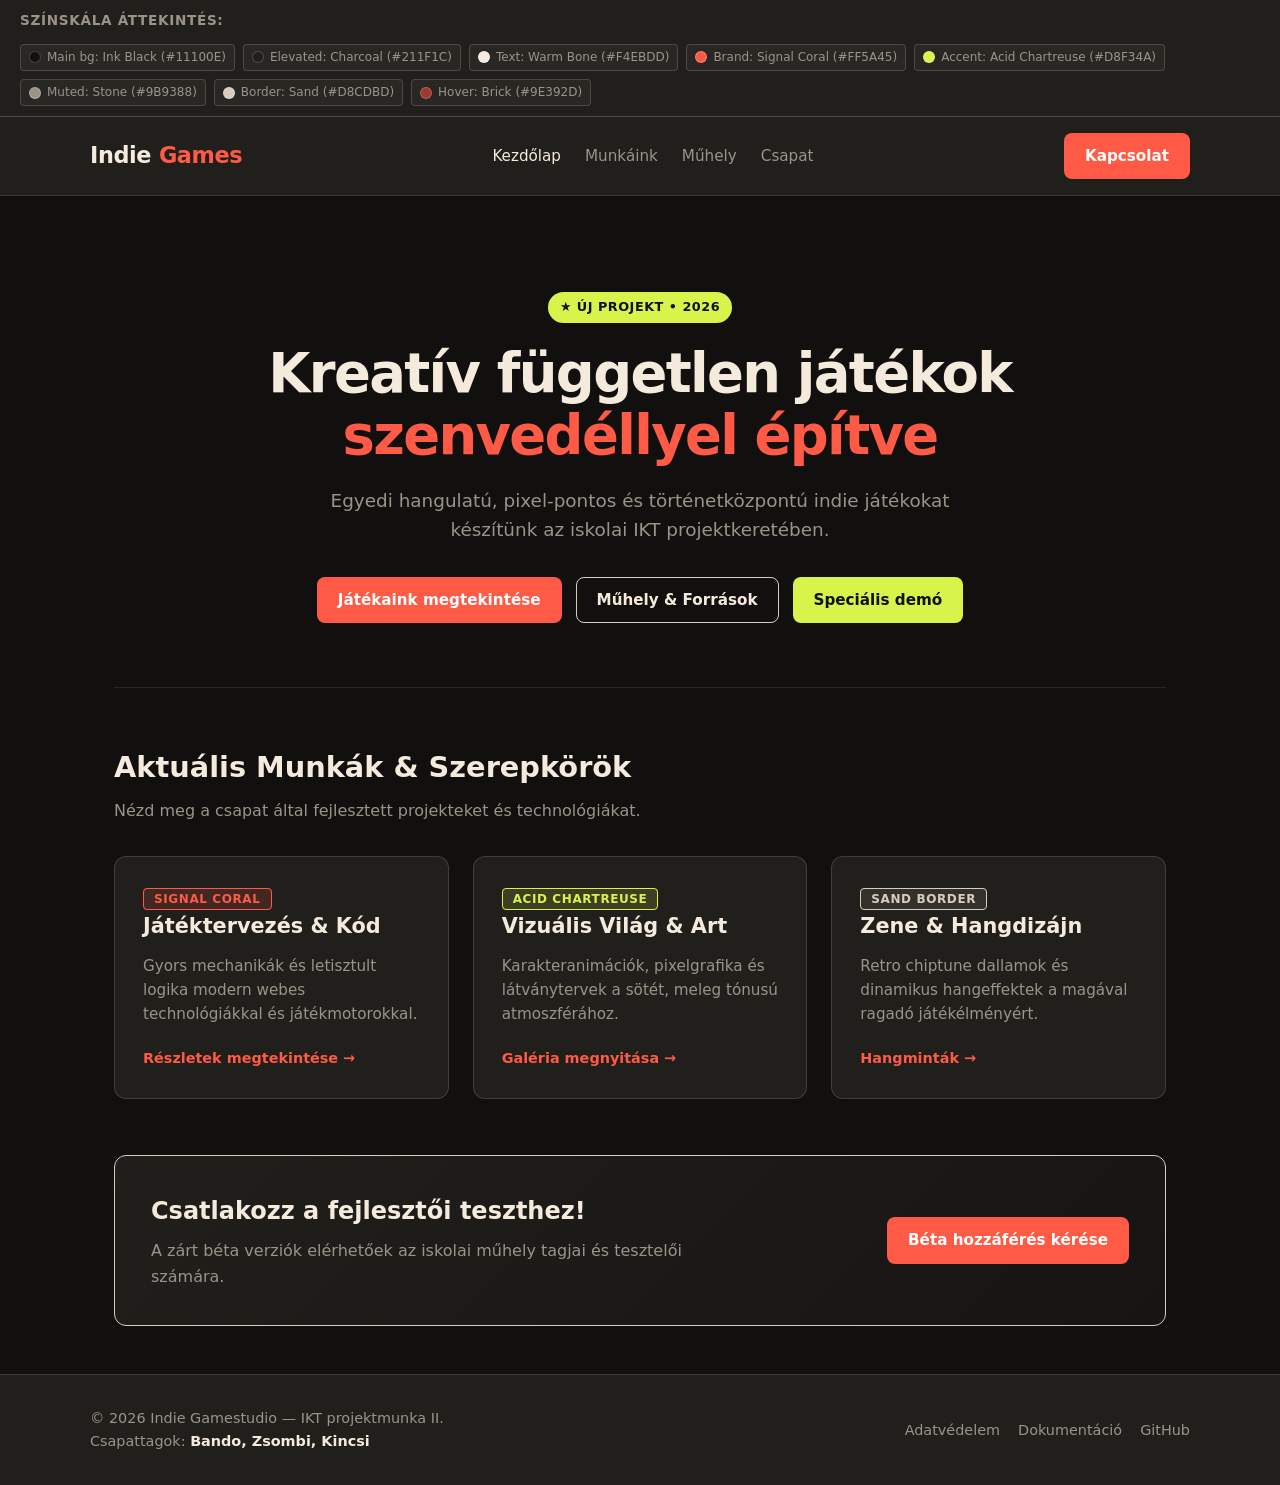
==== src/html/example.html @ 6bf4213f "feat(design): Add color palette, hero section, and navbar styling - Added official color palette var" ====
<!DOCTYPE html>
<html lang="hu">
<head>
    <meta charset="UTF-8">
    <meta name="viewport" content="width=device-width, initial-scale=1.0">
    <title>Indie Gamestudio - Színpaletta Bemutató</title>
    <style>
        :root {
            --bg-main: #11100E;          /* Ink Black - Fő háttér */
            --surface-elevated: #211F1C;  /* Charcoal - Kiemelt felület */
            --text-main: #F4EBDD;         /* Warm Bone - Fő szöveg / világos */
            --brand: #FF5A45;             /* Signal Coral - Márka / Brand szín */
            --brand-hover: #9E392D;       /* Brick - Coral sötét / hover */
            --accent-special: #D8F34A;    /* Acid Chartreuse - Különleges kiemelés */
            --text-muted: #9B9388;        /* Stone - Tompított szöveg */
            --border-light: #D8CDBD;      /* Sand - Világos szegély */
        }

        * {
            box-sizing: border-box;
            margin: 0;
            padding: 0;
        }

        body {
            font-family: system-ui, -apple-system, BlinkMacSystemFont, 'Segoe UI', Roboto, sans-serif;
            background-color: var(--bg-main);
            color: var(--text-main);
            line-height: 1.6;
            min-height: 100vh;
            display: flex;
            flex-direction: column;
        }

        /* Felső színminta sáv (Paletta áttekintés) */
        .palette-bar {
            background-color: var(--surface-elevated);
            border-bottom: 1px solid rgba(216, 205, 189, 0.25);
            padding: 10px 20px;
            font-size: 0.85rem;
            display: flex;
            flex-wrap: wrap;
            align-items: center;
            justify-content: space-between;
            gap: 12px;
        }

        .palette-title {
            color: var(--text-muted);
            font-weight: 600;
            text-transform: uppercase;
            letter-spacing: 0.05em;
        }

        .swatches {
            display: flex;
            flex-wrap: wrap;
            gap: 8px;
        }

        .swatch {
            display: inline-flex;
            align-items: center;
            gap: 6px;
            padding: 3px 8px;
            border-radius: 4px;
            background-color: rgba(255, 255, 255, 0.04);
            border: 1px solid rgba(216, 205, 189, 0.2);
            color: var(--text-muted);
            font-size: 0.75rem;
        }

        .swatch-dot {
            width: 12px;
            height: 12px;
            border-radius: 50%;
            display: inline-block;
            border: 1px solid rgba(255, 255, 255, 0.2);
        }

        /* Fejléc / Navigáció */
        header {
            background-color: var(--surface-elevated);
            border-bottom: 1px solid rgba(216, 205, 189, 0.15);
            padding: 16px 28px;
            position: sticky;
            top: 0;
            z-index: 100;
        }

        .nav-container {
            max-width: 1100px;
            margin: 0 auto;
            display: flex;
            align-items: center;
            justify-content: space-between;
            gap: 20px;
        }

        .brand-logo {
            font-size: 1.4rem;
            font-weight: 800;
            letter-spacing: -0.02em;
            color: var(--text-main);
            text-decoration: none;
            display: flex;
            align-items: center;
            gap: 8px;
        }

        .brand-logo span {
            color: var(--brand);
        }

        nav ul {
            display: flex;
            list-style: none;
            gap: 24px;
            align-items: center;
        }

        nav a {
            color: var(--text-muted);
            text-decoration: none;
            font-weight: 500;
            font-size: 0.95rem;
            transition: color 0.2s ease;
        }

        nav a:hover,
        nav a.active {
            color: var(--text-main);
        }

        /* Gombok */
        .btn {
            display: inline-flex;
            align-items: center;
            justify-content: center;
            gap: 8px;
            font-weight: 600;
            font-size: 0.95rem;
            padding: 10px 20px;
            border-radius: 8px;
            text-decoration: none;
            cursor: pointer;
            transition: background-color 0.2s ease, border-color 0.2s ease, transform 0.1s ease;
            border: 1px solid transparent;
        }

        .btn-brand {
            background-color: var(--brand);
            color: #ffffff;
        }

        .btn-brand:hover {
            background-color: var(--brand-hover);
        }

        .btn-secondary {
            background-color: transparent;
            color: var(--text-main);
            border: 1px solid var(--border-light);
        }

        .btn-secondary:hover {
            background-color: var(--surface-elevated);
            border-color: var(--text-main);
        }

        .btn-accent {
            background-color: var(--accent-special);
            color: var(--bg-main);
            font-weight: 700;
        }

        .btn-accent:hover {
            opacity: 0.9;
        }

        /* Fő tartalom */
        main {
            max-width: 1100px;
            width: 100%;
            margin: 0 auto;
            padding: 48px 24px;
            flex: 1;
        }

        /* Hero szekció */
        .hero {
            padding: 48px 0 64px 0;
            text-align: center;
            border-bottom: 1px solid rgba(216, 205, 189, 0.12);
            margin-bottom: 56px;
        }

        .badge-special {
            display: inline-flex;
            align-items: center;
            gap: 6px;
            background-color: var(--accent-special);
            color: var(--bg-main);
            font-size: 0.8rem;
            font-weight: 800;
            padding: 5px 12px;
            border-radius: 20px;
            text-transform: uppercase;
            letter-spacing: 0.04em;
            margin-bottom: 20px;
        }

        .hero h1 {
            font-size: clamp(2.2rem, 5vw, 3.4rem);
            font-weight: 800;
            line-height: 1.15;
            color: var(--text-main);
            margin-bottom: 18px;
            letter-spacing: -0.03em;
        }

        .hero h1 .highlight {
            color: var(--brand);
        }

        .hero p {
            font-size: 1.15rem;
            color: var(--text-muted);
            max-width: 640px;
            margin: 0 auto 32px auto;
        }

        .hero-actions {
            display: flex;
            gap: 14px;
            justify-content: center;
            flex-wrap: wrap;
        }

        /* Kártya rács / Bemutatás */
        .section-header {
            margin-bottom: 32px;
        }

        .section-header h2 {
            font-size: 1.8rem;
            color: var(--text-main);
            margin-bottom: 8px;
        }

        .section-header p {
            color: var(--text-muted);
            font-size: 1rem;
        }

        .cards-grid {
            display: grid;
            grid-template-columns: repeat(auto-fit, minmax(280px, 1fr));
            gap: 24px;
            margin-bottom: 56px;
        }

        .card {
            background-color: var(--surface-elevated);
            border: 1px solid rgba(216, 205, 189, 0.18);
            border-radius: 12px;
            padding: 28px;
            display: flex;
            flex-direction: column;
            justify-content: space-between;
            transition: transform 0.2s ease, border-color 0.2s ease;
        }

        .card:hover {
            transform: translateY(-4px);
            border-color: var(--border-light);
        }

        .card-tag {
            align-self: flex-start;
            font-size: 0.75rem;
            font-weight: 700;
            text-transform: uppercase;
            letter-spacing: 0.05em;
            padding: 3px 10px;
            border-radius: 4px;
            margin-bottom: 16px;
        }

        .tag-coral {
            background-color: rgba(255, 90, 69, 0.15);
            color: var(--brand);
            border: 1px solid var(--brand);
        }

        .tag-accent {
            background-color: rgba(216, 243, 74, 0.15);
            color: var(--accent-special);
            border: 1px solid var(--accent-special);
        }

        .tag-sand {
            background-color: rgba(216, 205, 189, 0.1);
            color: var(--border-light);
            border: 1px solid var(--border-light);
        }

        .card h3 {
            font-size: 1.3rem;
            color: var(--text-main);
            margin-bottom: 10px;
        }

        .card p {
            color: var(--text-muted);
            font-size: 0.95rem;
            margin-bottom: 20px;
            flex-grow: 1;
        }

        .card-link {
            color: var(--brand);
            font-weight: 600;
            text-decoration: none;
            display: inline-flex;
            align-items: center;
            gap: 6px;
            font-size: 0.9rem;
        }

        .card-link:hover {
            color: var(--text-main);
        }

        /* Banner / Kiemelt doboz */
        .feature-box {
            background: linear-gradient(135deg, var(--surface-elevated) 0%, #171513 100%);
            border: 1px solid var(--border-light);
            border-radius: 12px;
            padding: 36px;
            display: flex;
            flex-wrap: wrap;
            align-items: center;
            justify-content: space-between;
            gap: 24px;
        }

        .feature-box-content {
            max-width: 600px;
        }

        .feature-box h3 {
            font-size: 1.5rem;
            color: var(--text-main);
            margin-bottom: 8px;
        }

        .feature-box p {
            color: var(--text-muted);
            font-size: 1rem;
        }

        /* Lábléc */
        footer {
            background-color: var(--surface-elevated);
            border-top: 1px solid rgba(216, 205, 189, 0.15);
            padding: 32px 24px;
            margin-top: auto;
        }

        .footer-content {
            max-width: 1100px;
            margin: 0 auto;
            display: flex;
            flex-wrap: wrap;
            justify-content: space-between;
            align-items: center;
            gap: 16px;
            font-size: 0.9rem;
            color: var(--text-muted);
        }

        .footer-credits strong {
            color: var(--text-main);
        }

        .footer-links {
            display: flex;
            gap: 18px;
        }

        .footer-links a {
            color: var(--text-muted);
            text-decoration: none;
        }

        .footer-links a:hover {
            color: var(--brand);
        }
    </style>
</head>
<body>

    <!-- Színpaletta ellenőrző és mintasáv -->
    <div class="palette-bar">
        <span class="palette-title">Színskála áttekintés:</span>
        <div class="swatches">
            <span class="swatch"><span class="swatch-dot" style="background-color: #11100E;"></span> Main bg: Ink Black (#11100E)</span>
            <span class="swatch"><span class="swatch-dot" style="background-color: #211F1C;"></span> Elevated: Charcoal (#211F1C)</span>
            <span class="swatch"><span class="swatch-dot" style="background-color: #F4EBDD;"></span> Text: Warm Bone (#F4EBDD)</span>
            <span class="swatch"><span class="swatch-dot" style="background-color: #FF5A45;"></span> Brand: Signal Coral (#FF5A45)</span>
            <span class="swatch"><span class="swatch-dot" style="background-color: #D8F34A;"></span> Accent: Acid Chartreuse (#D8F34A)</span>
            <span class="swatch"><span class="swatch-dot" style="background-color: #9B9388;"></span> Muted: Stone (#9B9388)</span>
            <span class="swatch"><span class="swatch-dot" style="background-color: #D8CDBD;"></span> Border: Sand (#D8CDBD)</span>
            <span class="swatch"><span class="swatch-dot" style="background-color: #9E392D;"></span> Hover: Brick (#9E392D)</span>
        </div>
    </div>

    <!-- Fejléc és navigáció -->
    <header>
        <div class="nav-container">
            <a href="#" class="brand-logo">
                Indie<span>Games</span>
            </a>
            <nav>
                <ul>
                    <li><a href="#" class="active">Kezdőlap</a></li>
                    <li><a href="#">Munkáink</a></li>
                    <li><a href="#">Műhely</a></li>
                    <li><a href="#">Csapat</a></li>
                </ul>
            </nav>
            <div>
                <a href="#projektek" class="btn btn-brand">Kapcsolat</a>
            </div>
        </div>
    </header>

    <!-- Fő tartalom -->
    <main>
        <!-- Hero szekció -->
        <section class="hero">
            <div class="badge-special">★ Új Projekt • 2026</div>
            <h1>Kreatív független játékok <br><span class="highlight">szenvedéllyel építve</span></h1>
            <p>
                Egyedi hangulatú, pixel-pontos és történetközpontú indie játékokat készítünk az iskolai IKT projektkeretében.
            </p>
            <div class="hero-actions">
                <a href="#projektek" class="btn btn-brand">Játékaink megtekintése</a>
                <a href="#muhely" class="btn btn-secondary">Műhely &amp; Források</a>
                <a href="#kiemelt" class="btn btn-accent">Speciális demó</a>
            </div>
        </section>

        <!-- Kártyák szekció -->
        <section id="projektek">
            <div class="section-header">
                <h2>Aktuális Munkák &amp; Szerepkörök</h2>
                <p>Nézd meg a csapat által fejlesztett projekteket és technológiákat.</p>
            </div>

            <div class="cards-grid">
                <!-- 1. Kártya -->
                <article class="card">
                    <div>
                        <span class="card-tag tag-coral">Signal Coral</span>
                        <h3>Játéktervezés &amp; Kód</h3>
                        <p>
                            Gyors mechanikák és letisztult logika modern webes technológiákkal és játékmotorokkal.
                        </p>
                    </div>
                    <a href="#" class="card-link">Részletek megtekintése &rarr;</a>
                </article>

                <!-- 2. Kártya -->
                <article class="card">
                    <div>
                        <span class="card-tag tag-accent">Acid Chartreuse</span>
                        <h3>Vizuális Világ &amp; Art</h3>
                        <p>
                            Karakteranimációk, pixelgrafika és látványtervek a sötét, meleg tónusú atmoszférához.
                        </p>
                    </div>
                    <a href="#" class="card-link">Galéria megnyitása &rarr;</a>
                </article>

                <!-- 3. Kártya -->
                <article class="card">
                    <div>
                        <span class="card-tag tag-sand">Sand Border</span>
                        <h3>Zene &amp; Hangdizájn</h3>
                        <p>
                            Retro chiptune dallamok és dinamikus hangeffektek a magával ragadó játékélményért.
                        </p>
                    </div>
                    <a href="#" class="card-link">Hangminták &rarr;</a>
                </article>
            </div>
        </section>

        <!-- Kiemelt doboz / Call to action -->
        <section id="kiemelt" class="feature-box">
            <div class="feature-box-content">
                <h3>Csatlakozz a fejlesztői teszthez!</h3>
                <p>
                    A zárt béta verziók elérhetőek az iskolai műhely tagjai és tesztelői számára.
                </p>
            </div>
            <div>
                <a href="#" class="btn btn-brand">Béta hozzáférés kérése</a>
            </div>
        </section>
    </main>

    <!-- Lábléc -->
    <footer>
        <div class="footer-content">
            <div class="footer-credits">
                <p>&copy; 2026 Indie Gamestudio — IKT projektmunka II.</p>
                <p>Csapattagok: <strong>Bando, Zsombi, Kincsi</strong></p>
            </div>
            <div class="footer-links">
                <a href="#">Adatvédelem</a>
                <a href="#">Dokumentáció</a>
                <a href="#">GitHub</a>
            </div>
        </div>
    </footer>

</body>
</html>
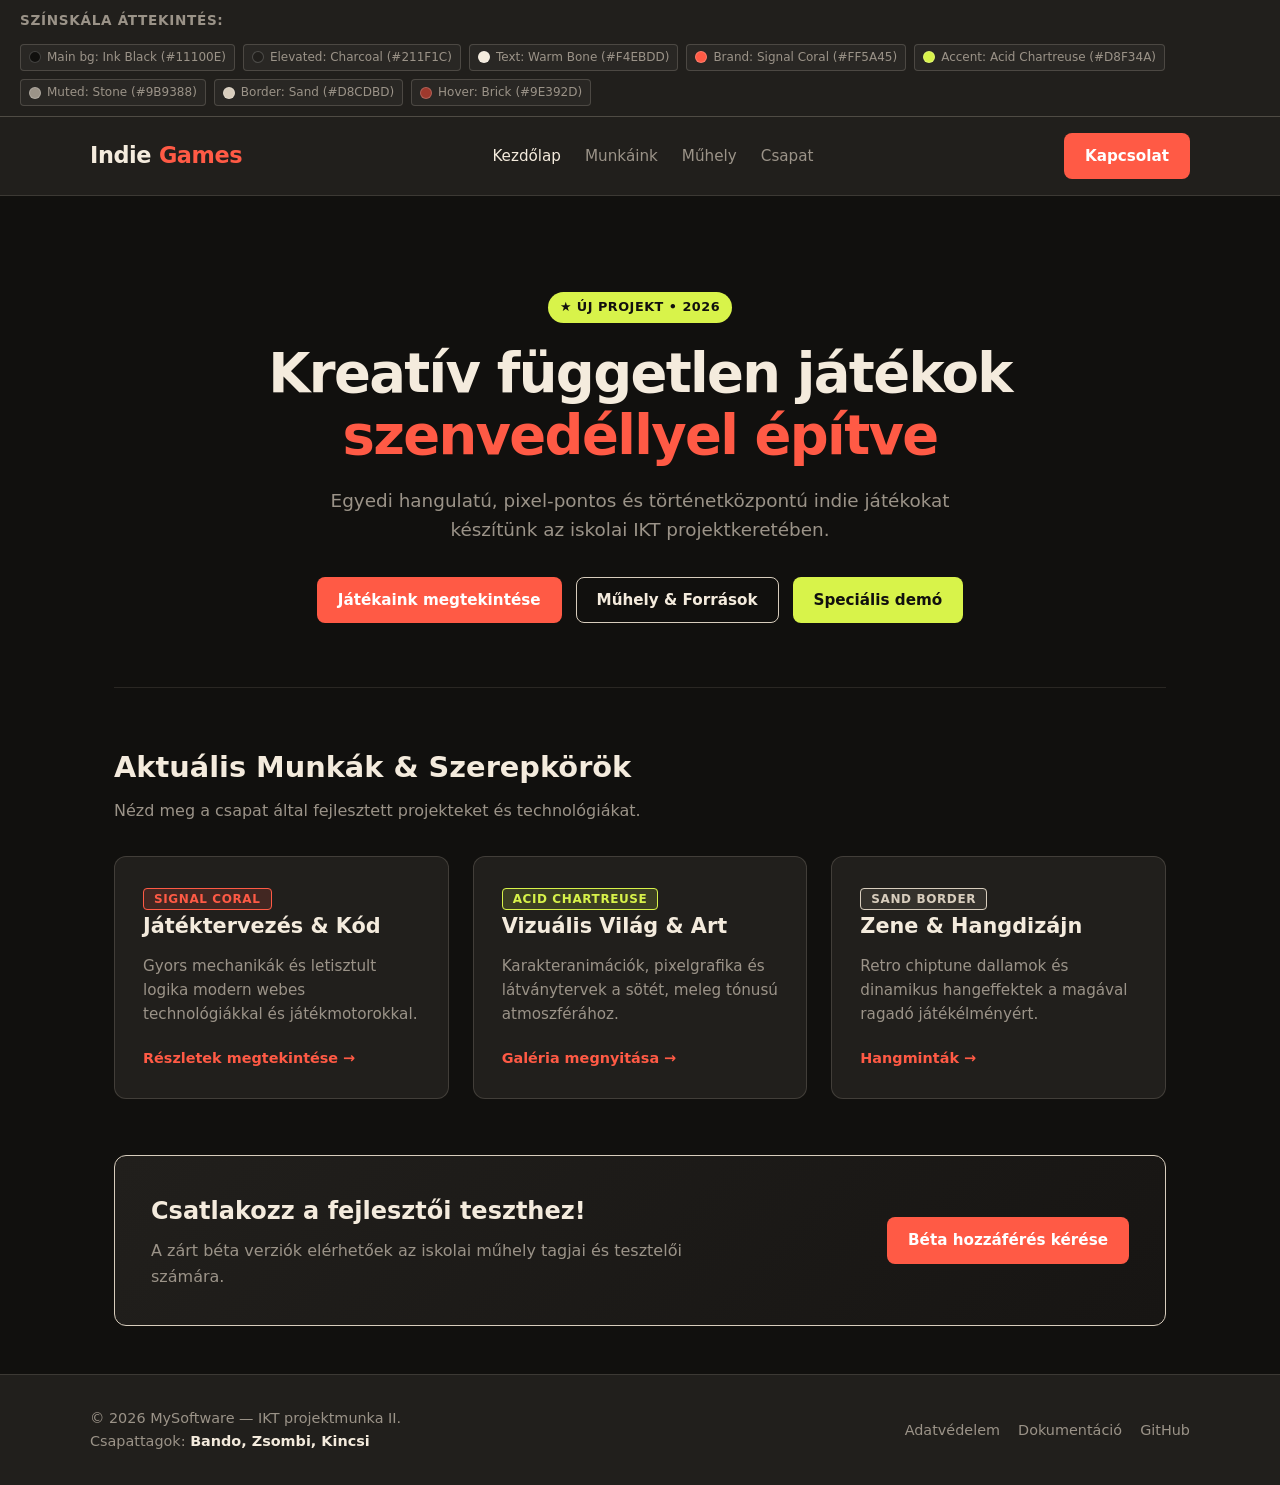
==== commit 21f89928: "feat(site): Add homepage content and MySoftware branding" ====
--- a/src/html/example.html
+++ b/src/html/example.html
@@ -3,7 +3,7 @@
 <head>
     <meta charset="UTF-8">
     <meta name="viewport" content="width=device-width, initial-scale=1.0">
-    <title>Indie Gamestudio - Színpaletta Bemutató</title>
+    <title>MySoftware - Színpaletta Bemutató</title>
     <style>
         :root {
             --bg-main: #11100E;          /* Ink Black - Fő háttér */
@@ -516,7 +516,7 @@
     <footer>
         <div class="footer-content">
             <div class="footer-credits">
-                <p>&copy; 2026 Indie Gamestudio — IKT projektmunka II.</p>
+                <p>&copy; 2026 MySoftware — IKT projektmunka II.</p>
                 <p>Csapattagok: <strong>Bando, Zsombi, Kincsi</strong></p>
             </div>
             <div class="footer-links">
